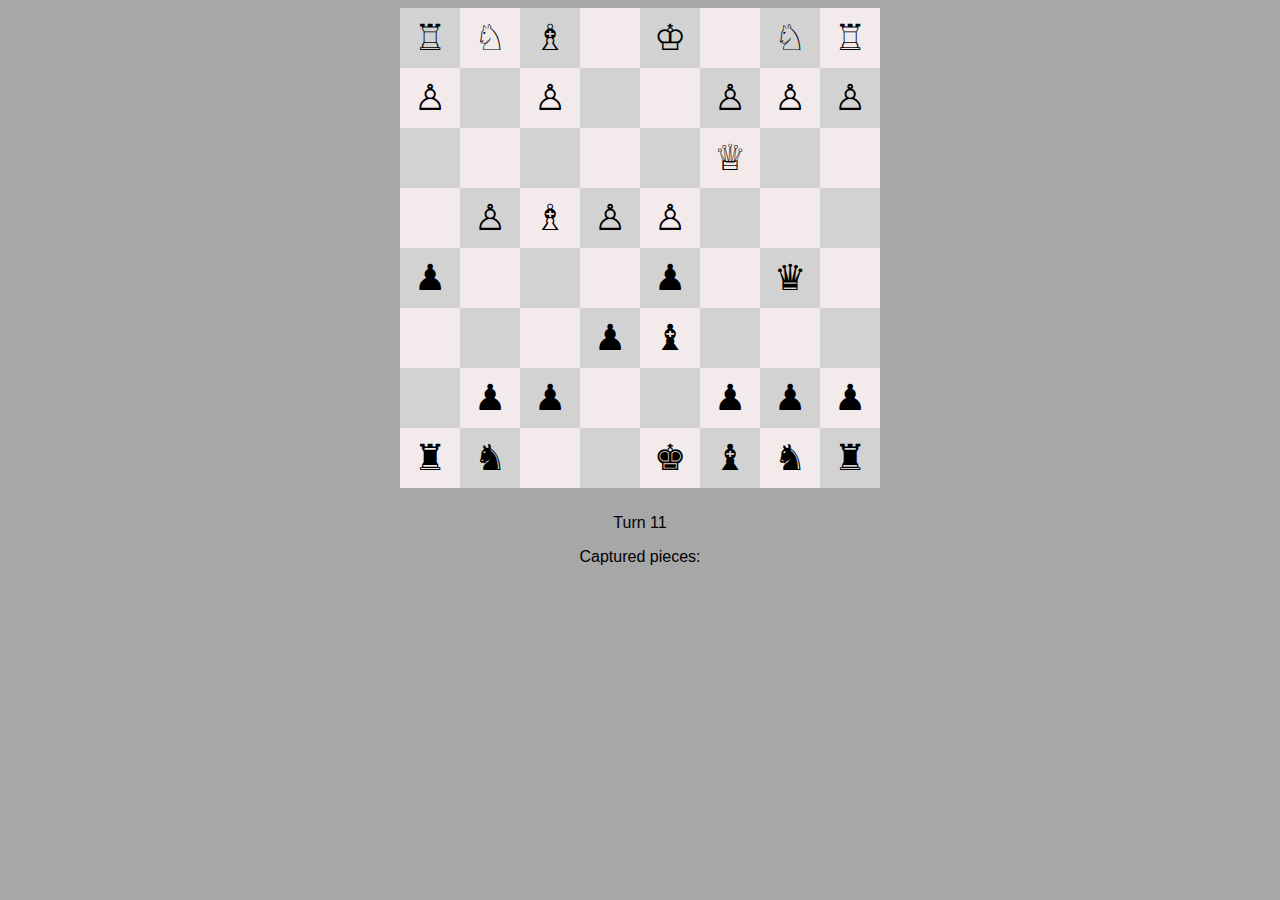
==== js/index.html @ 6a31b522 "web version v1 working locally" ====
<!DOCTYPE html>
<html lang="en">
<head>
    <meta charset="UTF-8">
    <link rel="stylesheet" href="styles.css">
</head>
<body>
    <div id="game-container">
        <div id="chessboard"></div>
        <div id="game-info">
            <p id="turn-info"></p>
            <p id="captured-pieces"></p>
        </div>
    </div>
    <script src="unimax_chess.js"></script>
</body>
</html>
---- js/styles.css ----
body {
    font-family: Arial, sans-serif;
    text-align: center;
    background-color: #a7a7a7;
}

#game-container {
    display: flex;
    flex-direction: column;
    align-items: center;
}

#chessboard {
    display: grid;
    grid-template-columns: repeat(8, 60px);
    grid-template-rows: repeat(8, 60px);
}

.square {
    width: 60px;
    height: 60px;
    font-size: 36px;
    display: flex;
    justify-content: center;
    align-items: center;
}

.light-square {
    background-color: #d2d2d2;
}

.dark-square {
    background-color: #f3eaec;
}

#game-info {
    margin-top: 10px;
}

#captured-pieces {
    margin-top: 10px;
}
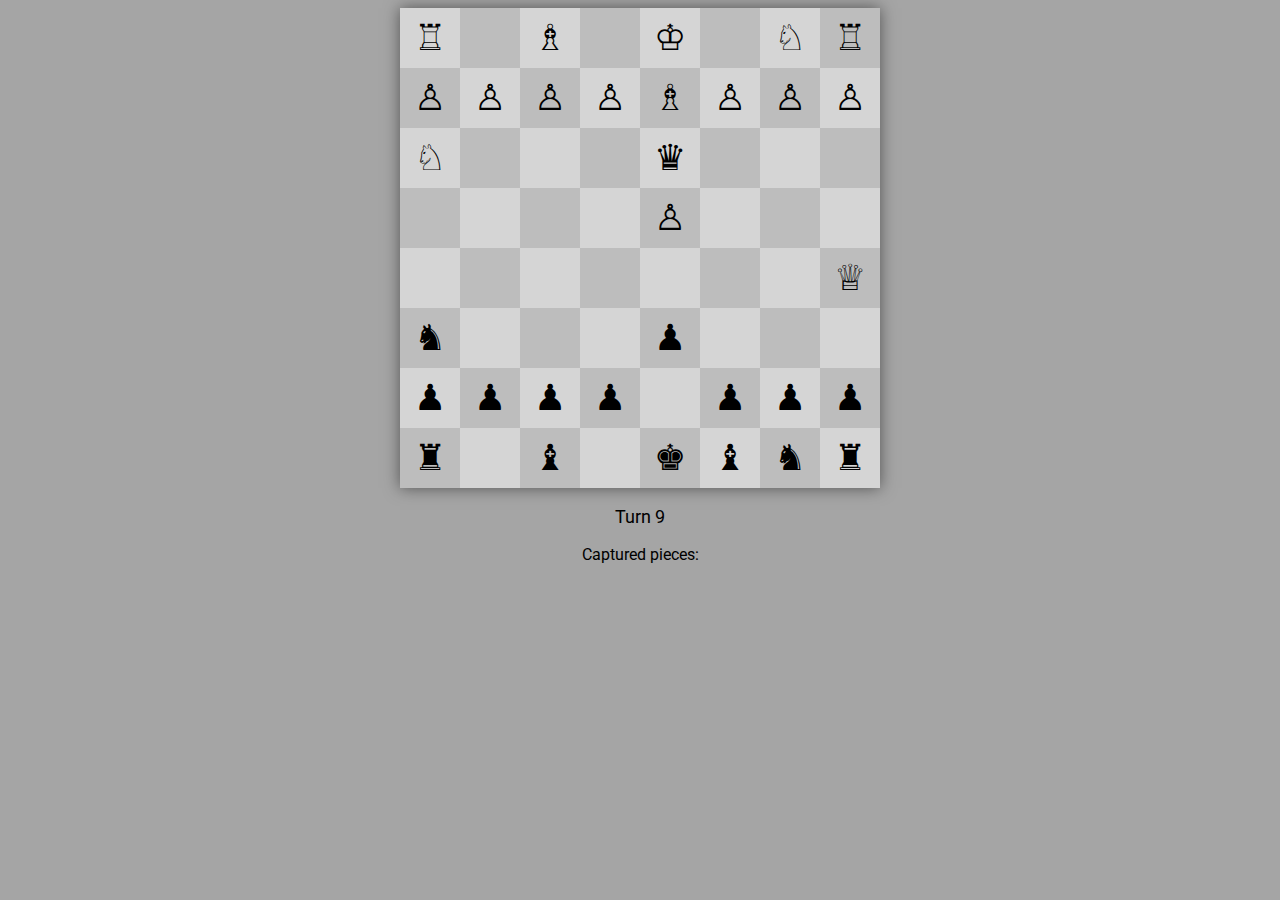
==== commit 0e0247bd: "more trails dev" ====
--- a/js/index.html
+++ b/js/index.html
@@ -3,6 +3,7 @@
 <head>
     <meta charset="UTF-8">
     <link rel="stylesheet" href="styles.css">
+    <link href="https://fonts.googleapis.com/css?family=Roboto:400,700" rel="stylesheet">
 </head>
 <body>
     <div id="game-container">
--- a/js/styles.css
+++ b/js/styles.css
@@ -1,7 +1,7 @@
 body {
-    font-family: Arial, sans-serif;
+    font-family: 'Roboto', sans-serif;
     text-align: center;
-    background-color: #a7a7a7;
+    background-color: #A5A5A5;
 }
 
 #game-container {
@@ -11,32 +11,61 @@
 }
 
 #chessboard {
-    display: grid;
-    grid-template-columns: repeat(8, 60px);
-    grid-template-rows: repeat(8, 60px);
+    position: relative;
+    width: 480px;       /* 8 columns x 60px */
+    height: 480px;      /* 8 rows x 60px */
+    box-shadow: 0 0 15px rgba(0, 0, 0, 0.5);
 }
 
 .square {
+    width: 60px;
+    height: 60px;
+    position: absolute;
+    z-index: 1;
+}
+
+.piece {
     width: 60px;
     height: 60px;
     font-size: 36px;
     display: flex;
     justify-content: center;
     align-items: center;
+    position: absolute;
+    transition: left 0.05s ease, top 0.05s ease, opacity 0.05s ease;
+    z-index: 3;
+}
+
+.trail {
+    position: absolute;
+    height: 60px;
+    border-radius: 30px;
+    pointer-events: none;
+    transition: opacity 100s ease-out;
+    z-index: 2;
+    opacity: .5;
+}
+
+.trail-player1 {
+    background: #C89F38;
+}
+
+.trail-player2 {
+    background: #9869b4;
 }
 
 .light-square {
-    background-color: #d2d2d2;
+    background-color: #D5D5D5;
 }
 
 .dark-square {
-    background-color: #f3eaec;
+    background-color: #BDBDBD;
 }
 
 #game-info {
-    margin-top: 10px;
+    font-size: 18px;
 }
 
 #captured-pieces {
-    margin-top: 10px;
+    font-size: 16px;
 }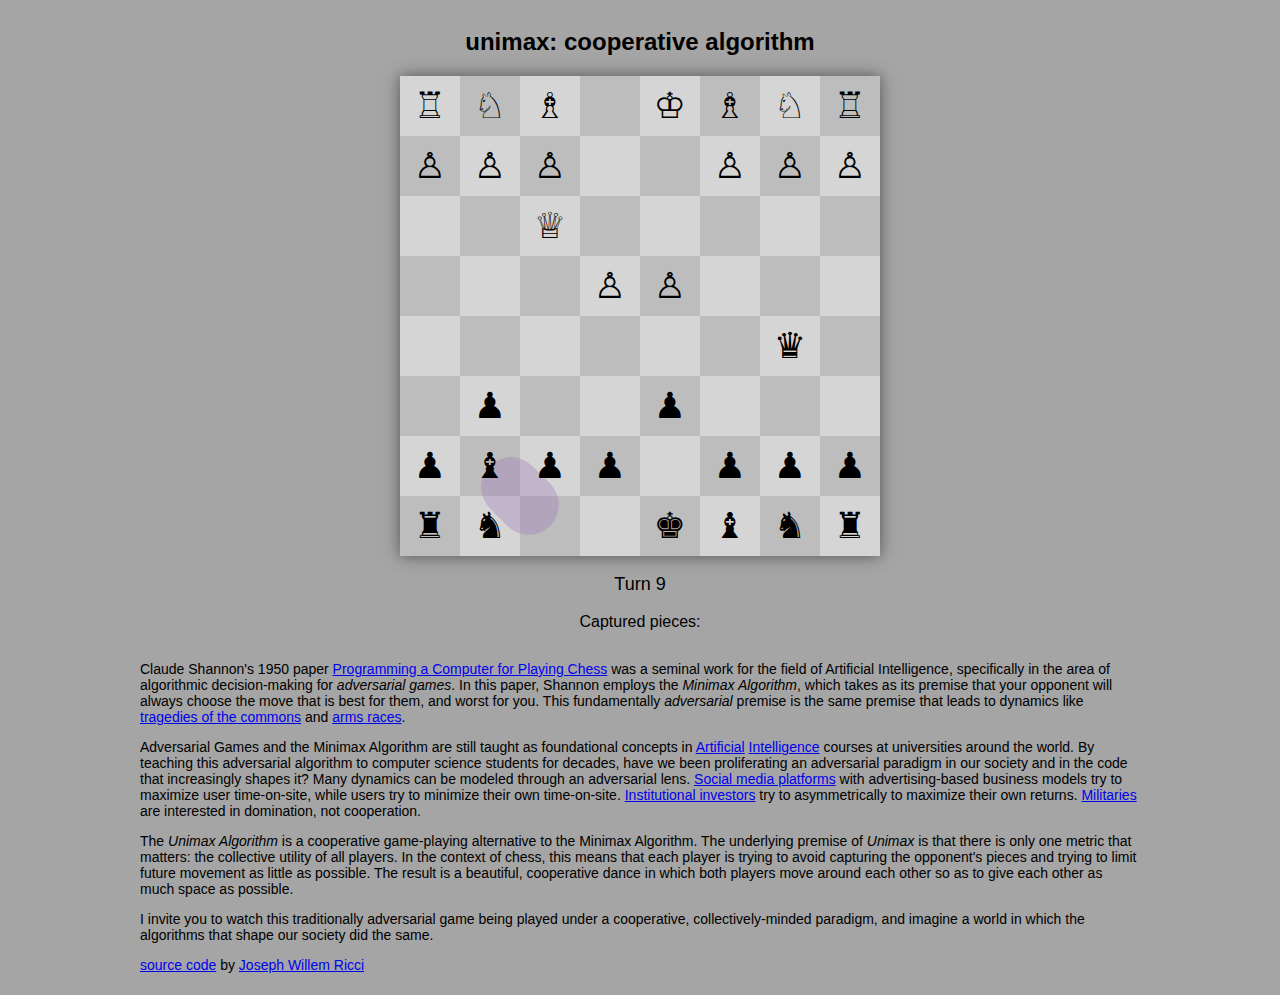
==== commit c0569464: "text" ====
--- a/js/index.html
+++ b/js/index.html
@@ -2,16 +2,65 @@
 <html lang="en">
 <head>
     <meta charset="UTF-8">
+    <title>unimax.run</title>
     <link rel="stylesheet" href="styles.css">
-    <link href="https://fonts.googleapis.com/css?family=Roboto:400,700" rel="stylesheet">
 </head>
 <body>
     <div id="game-container">
+        <h2>unimax: cooperative algorithm</h2>
         <div id="chessboard"></div>
         <div id="game-info">
             <p id="turn-info"></p>
             <p id="captured-pieces"></p>
         </div>
+        <div id="about">
+            <p>
+                Claude Shannon's 1950 paper
+                <a href="https://vision.unipv.it/IA1/ProgrammingaComputerforPlayingChess.pdf" target="_blank">
+                    Programming a Computer for Playing Chess</a>
+                was a seminal work for the field of
+                Artificial Intelligence, specifically in the area of algorithmic decision-making for
+                <em>adversarial games</em>. In this paper, Shannon employs the <em>Minimax Algorithm</em>, which takes
+                as its premise that your opponent will always choose the move that is best for them, and worst for you.
+                This fundamentally <em>adversarial</em> premise is the same premise that leads to dynamics like
+                <a href="https://en.wikipedia.org/wiki/Tragedy_of_the_commons#Climate_change"
+                target="_blank"> tragedies of the commons</a> and
+                <a href="https://en.wikipedia.org/wiki/Artificial_intelligence_arms_race" target="_blank">arms races</a>.
+            </p>
+            <p>
+                Adversarial Games and the Minimax Algorithm are still taught as foundational concepts 
+                in
+                <a href="https://artificial-intelligence-class.org/homeworks/adversarial-search/adversarial-search.html" target="_blank">A</a><a href="https://cs.stanford.edu/people/eroberts/courses/soco/projects/2003-04/intelligent-search/minimax.html" target="_blank">r</a><a href="https://cs50.harvard.edu/ai/2024/notes/0/#minimax" target="_blank">t</a><a href="https://zoo.cs.yale.edu/classes/cs470/lectures/s2019/06-Game-Playing.pdf" target="_blank">i</a><a href="https://ocw.mit.edu/courses/6-034-artificial-intelligence-fall-2010/resources/lecture-6-search-games-minimax-and-alpha-beta/" target="_blank">f</a><a href="https://www.cs.cmu.edu/~15381-s19/lectures/15381_Sp19_Lecture_4_Adversarial_Search.pdf" target="_blank">i</a><a href="https://aima.cs.berkeley.edu/4th-ed/pdfs/newchap06.pdf" target="_blank">c</a><a href="http://courses.cms.caltech.edu/cs154/slides/cs154-04-adversarial-search-annotated.pdf" target="_blank">i</a><a href="https://blogs.cornell.edu/info2040/2022/09/13/56590/" target="_blank">a</a><a href="https://pages.mtu.edu/~nilufer/classes/cs4811/2014-spring/lecture-slides/cs4811-ch05-adversarial-search.pdf" target="_blank">l</a>
+                 
+                <a href="https://www.khoury.northeastern.edu/home/camato/5100/adversarial_search.pdf" target="_blank">I</a><a href="https://www.cs.miami.edu/home/visser/csc545-files/AdversSearch.pdf" target="_blank">n</a><a href="https://courses.cs.washington.edu/courses/cse573/12sp/lectures/24-games.pdf" target="_blank">t</a><a href="https://people.cs.pitt.edu/~milos/courses/cs1571-Fall03/lectures/Class8.pdf" target="_blank">e</a><a href="https://classes.engr.oregonstate.edu/eecs/spring2019/cs331/slides/AdversarialSearch1.2pp.pdf" target="_blank">l</a><a href="https://courses.cs.vt.edu/cs4804/Fall16/pdfs/5%20Adversarial%20Search.pdf" target="_blank">l</a><a href="https://people.cs.georgetown.edu/~maloof/cosc270.s22/rn+aima3e+minimax.pdf" target="_blank">i</a><a href="https://www.cs.swarthmore.edu/~meeden/cs63/f11/russell-norvig-ch5.pdf" target="_blank">g</a><a href="https://courses.cs.duke.edu/spring15/compsci270/slides/270_4.pdf" target="_blank">e</a><a href="https://cdn.vanderbilt.edu/vu-my/wp-content/uploads/sites/2495/2019/04/14192744/Lecture.10.10.17.pdf" target="_blank">n</a><a href="https://www.cs.dartmouth.edu/~devin/cs76/03_chess/chess.html" target="_blank">c</a><a href="https://www.cs.utoronto.ca/~strider/docs/D84_MiniMax.pdf" target="_blank">e</a>
+                courses at universities around the world.
+                By teaching this adversarial algorithm to computer science students for decades, have we
+                been proliferating an adversarial paradigm in our society and in the code that increasingly shapes it?
+                Many dynamics can be modeled through an adversarial lens.
+                <a href="https://youtu.be/MacJ4p0vITM" target="_blank">Social media platforms</a>
+                with advertising-based business models try to maximize user time-on-site, while users try to minimize their own time-on-site.
+                <a href="https://www.thetimes.com/article/short-sellers-make-billions-as-magnificent-7-ride-into-trouble-tmqhhplgz" target="_blank">Institutional investors</a>
+                try to asymmetrically to maximize their own returns.
+                <a href="https://www.hrw.org/news/2024/09/10/questions-and-answers-israeli-militarys-use-digital-tools-gaza" target="_blank">Militaries</a>
+                are interested in domination, not cooperation.
+            </p>
+            <p>
+                The <em>Unimax Algorithm</em> is a cooperative game-playing alternative to the Minimax Algorithm.
+                The underlying premise of <em>Unimax</em> is that there is only one metric that matters: the collective utility of all players.
+                In the context of chess, this means that each player is trying to avoid capturing the opponent's pieces
+                and trying to limit future movement as little as possible. The result is a beautiful, cooperative dance
+                in which both players move around each other so as to give each other as much space as possible.
+            </p>
+            <p>
+                I invite you to watch this traditionally adversarial game being played under a cooperative, collectively-minded paradigm,
+                and imagine a world in which the algorithms that shape our society did the same.
+            </p>
+            <p>
+                <a href="https://github.com/Joseph-Willem-Ricci/unimax">source code</a>
+                by
+                <a href="https://resonance.tools/about">Joseph Willem Ricci</a>
+            </p>
+        </div>
     </div>
     <script src="unimax_chess.js"></script>
 </body>
--- a/js/styles.css
+++ b/js/styles.css
@@ -28,11 +28,14 @@
     width: 60px;
     height: 60px;
     font-size: 36px;
+    font-family: 'DejaVu Sans', 'Segoe UI Symbol', 'Noto Sans Symbols', sans-serif;
     display: flex;
     justify-content: center;
     align-items: center;
     position: absolute;
     transition: left 0.05s ease, top 0.05s ease, opacity 0.05s ease;
+    line-height: 1;
+    text-align: center;
     z-index: 3;
 }
 
@@ -41,9 +44,9 @@
     height: 60px;
     border-radius: 30px;
     pointer-events: none;
-    transition: opacity 100s ease-out;
+    transition: opacity 15s ease-out;
     z-index: 2;
-    opacity: .5;
+    opacity: .3;
 }
 
 .trail-player1 {
@@ -68,4 +71,10 @@
 
 #captured-pieces {
     font-size: 16px;
+}
+
+#about {
+    font-size: 14px;
+    text-align: left;
+    max-width: 1000px;
 }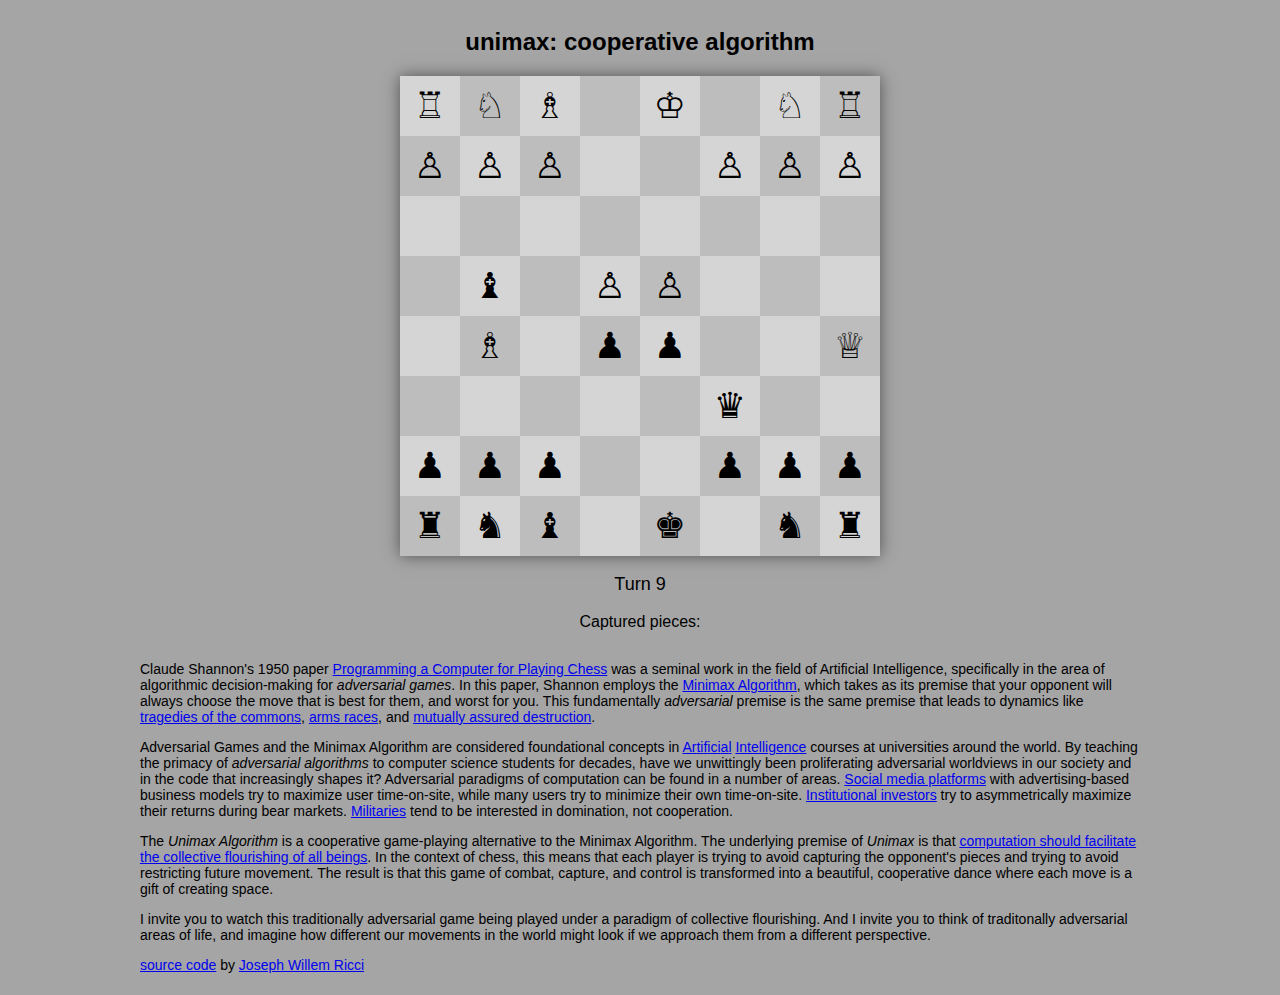
==== commit c072b9f5: "edits + favicon" ====
--- a/js/index.html
+++ b/js/index.html
@@ -4,6 +4,7 @@
     <meta charset="UTF-8">
     <title>unimax.run</title>
     <link rel="stylesheet" href="styles.css">
+    <link rel="icon" type="image/png" href="favicon.png">
 </head>
 <body>
     <div id="game-container">
@@ -18,47 +19,61 @@
                 Claude Shannon's 1950 paper
                 <a href="https://vision.unipv.it/IA1/ProgrammingaComputerforPlayingChess.pdf" target="_blank">
                     Programming a Computer for Playing Chess</a>
-                was a seminal work for the field of
-                Artificial Intelligence, specifically in the area of algorithmic decision-making for
-                <em>adversarial games</em>. In this paper, Shannon employs the <em>Minimax Algorithm</em>, which takes
-                as its premise that your opponent will always choose the move that is best for them, and worst for you.
-                This fundamentally <em>adversarial</em> premise is the same premise that leads to dynamics like
-                <a href="https://en.wikipedia.org/wiki/Tragedy_of_the_commons#Climate_change"
-                target="_blank"> tragedies of the commons</a> and
-                <a href="https://en.wikipedia.org/wiki/Artificial_intelligence_arms_race" target="_blank">arms races</a>.
+                was a seminal work in the field of Artificial Intelligence, specifically in the area of algorithmic
+                decision-making for <em>adversarial games</em>. In this paper, Shannon employs the
+                <a href="https://en.wikipedia.org/wiki/Minimax#Minimax_algorithm_with_alternate_moves" target="_blank">
+                    Minimax Algorithm</a>,
+                which takes as its premise that your opponent will always choose the move that is best for them,
+                and worst for you. This fundamentally <em>adversarial</em> premise is the same premise that leads to dynamics like
+                <a href="https://en.wikipedia.org/wiki/Tragedy_of_the_commons" target="_blank">
+                    tragedies of the commons</a>,
+                <a href="https://en.wikipedia.org/wiki/Arms_race" target="_blank">
+                    arms races</a>,
+                and
+                <a href="https://en.wikipedia.org/wiki/Mutual_assured_destruction" target="_blank">
+                    mutually assured destruction</a>.
             </p>
             <p>
-                Adversarial Games and the Minimax Algorithm are still taught as foundational concepts 
-                in
+                Adversarial Games and the Minimax Algorithm are considered foundational concepts in
+                <!-- Artificial -->
                 <a href="https://artificial-intelligence-class.org/homeworks/adversarial-search/adversarial-search.html" target="_blank">A</a><a href="https://cs.stanford.edu/people/eroberts/courses/soco/projects/2003-04/intelligent-search/minimax.html" target="_blank">r</a><a href="https://cs50.harvard.edu/ai/2024/notes/0/#minimax" target="_blank">t</a><a href="https://zoo.cs.yale.edu/classes/cs470/lectures/s2019/06-Game-Playing.pdf" target="_blank">i</a><a href="https://ocw.mit.edu/courses/6-034-artificial-intelligence-fall-2010/resources/lecture-6-search-games-minimax-and-alpha-beta/" target="_blank">f</a><a href="https://www.cs.cmu.edu/~15381-s19/lectures/15381_Sp19_Lecture_4_Adversarial_Search.pdf" target="_blank">i</a><a href="https://aima.cs.berkeley.edu/4th-ed/pdfs/newchap06.pdf" target="_blank">c</a><a href="http://courses.cms.caltech.edu/cs154/slides/cs154-04-adversarial-search-annotated.pdf" target="_blank">i</a><a href="https://blogs.cornell.edu/info2040/2022/09/13/56590/" target="_blank">a</a><a href="https://pages.mtu.edu/~nilufer/classes/cs4811/2014-spring/lecture-slides/cs4811-ch05-adversarial-search.pdf" target="_blank">l</a>
-                 
+                 <!-- Intelligence -->
                 <a href="https://www.khoury.northeastern.edu/home/camato/5100/adversarial_search.pdf" target="_blank">I</a><a href="https://www.cs.miami.edu/home/visser/csc545-files/AdversSearch.pdf" target="_blank">n</a><a href="https://courses.cs.washington.edu/courses/cse573/12sp/lectures/24-games.pdf" target="_blank">t</a><a href="https://people.cs.pitt.edu/~milos/courses/cs1571-Fall03/lectures/Class8.pdf" target="_blank">e</a><a href="https://classes.engr.oregonstate.edu/eecs/spring2019/cs331/slides/AdversarialSearch1.2pp.pdf" target="_blank">l</a><a href="https://courses.cs.vt.edu/cs4804/Fall16/pdfs/5%20Adversarial%20Search.pdf" target="_blank">l</a><a href="https://people.cs.georgetown.edu/~maloof/cosc270.s22/rn+aima3e+minimax.pdf" target="_blank">i</a><a href="https://www.cs.swarthmore.edu/~meeden/cs63/f11/russell-norvig-ch5.pdf" target="_blank">g</a><a href="https://courses.cs.duke.edu/spring15/compsci270/slides/270_4.pdf" target="_blank">e</a><a href="https://cdn.vanderbilt.edu/vu-my/wp-content/uploads/sites/2495/2019/04/14192744/Lecture.10.10.17.pdf" target="_blank">n</a><a href="https://www.cs.dartmouth.edu/~devin/cs76/03_chess/chess.html" target="_blank">c</a><a href="https://www.cs.utoronto.ca/~strider/docs/D84_MiniMax.pdf" target="_blank">e</a>
                 courses at universities around the world.
-                By teaching this adversarial algorithm to computer science students for decades, have we
-                been proliferating an adversarial paradigm in our society and in the code that increasingly shapes it?
-                Many dynamics can be modeled through an adversarial lens.
-                <a href="https://youtu.be/MacJ4p0vITM" target="_blank">Social media platforms</a>
-                with advertising-based business models try to maximize user time-on-site, while users try to minimize their own time-on-site.
-                <a href="https://www.thetimes.com/article/short-sellers-make-billions-as-magnificent-7-ride-into-trouble-tmqhhplgz" target="_blank">Institutional investors</a>
-                try to asymmetrically to maximize their own returns.
-                <a href="https://www.hrw.org/news/2024/09/10/questions-and-answers-israeli-militarys-use-digital-tools-gaza" target="_blank">Militaries</a>
-                are interested in domination, not cooperation.
+                By teaching the primacy of <em>adversarial algorithms</em> to computer science students for decades,
+                have we unwittingly been proliferating adversarial worldviews in our society and in the code that
+                increasingly shapes it? Adversarial paradigms of computation can be found in a number of areas.
+                <a href="https://youtu.be/MacJ4p0vITM" target="_blank">
+                    Social media platforms</a>
+                with advertising-based business models try to maximize user time-on-site,
+                while many users try to minimize their own time-on-site.
+                <a href="https://www.thetimes.com/article/short-sellers-make-billions-as-magnificent-7-ride-into-trouble-tmqhhplgz" target="_blank">
+                    Institutional investors</a>
+                try to asymmetrically maximize their returns during bear markets.
+                <a href="https://www.972mag.com/lavender-ai-israeli-army-gaza/" target="_blank">
+                    Militaries</a>
+                tend to be interested in domination, not cooperation.
             </p>
             <p>
                 The <em>Unimax Algorithm</em> is a cooperative game-playing alternative to the Minimax Algorithm.
-                The underlying premise of <em>Unimax</em> is that there is only one metric that matters: the collective utility of all players.
+                The underlying premise of <em>Unimax</em> is that
+                <a href="https://youtu.be/2uI8972y4rc" target="_blank">
+                    computation should facilitate the collective flourishing of all beings</a>.
                 In the context of chess, this means that each player is trying to avoid capturing the opponent's pieces
-                and trying to limit future movement as little as possible. The result is a beautiful, cooperative dance
-                in which both players move around each other so as to give each other as much space as possible.
+                and trying to avoid restricting future movement. The result is that this game of combat, capture, and control
+                is transformed into a beautiful, cooperative dance where each move is a gift of creating space.
             </p>
             <p>
-                I invite you to watch this traditionally adversarial game being played under a cooperative, collectively-minded paradigm,
-                and imagine a world in which the algorithms that shape our society did the same.
+                I invite you to watch this traditionally adversarial game being played under a paradigm of collective flourishing.
+                And I invite you to think of traditonally adversarial areas of life, and imagine how different our movements in 
+                the world might look if we approach them from a different perspective.
             </p>
             <p>
-                <a href="https://github.com/Joseph-Willem-Ricci/unimax">source code</a>
+                <a href="https://github.com/Joseph-Willem-Ricci/unimax">
+                    source code</a>
                 by
-                <a href="https://resonance.tools/about">Joseph Willem Ricci</a>
+                <a href="https://resonance.tools/about">
+                    Joseph Willem Ricci</a>
             </p>
         </div>
     </div>
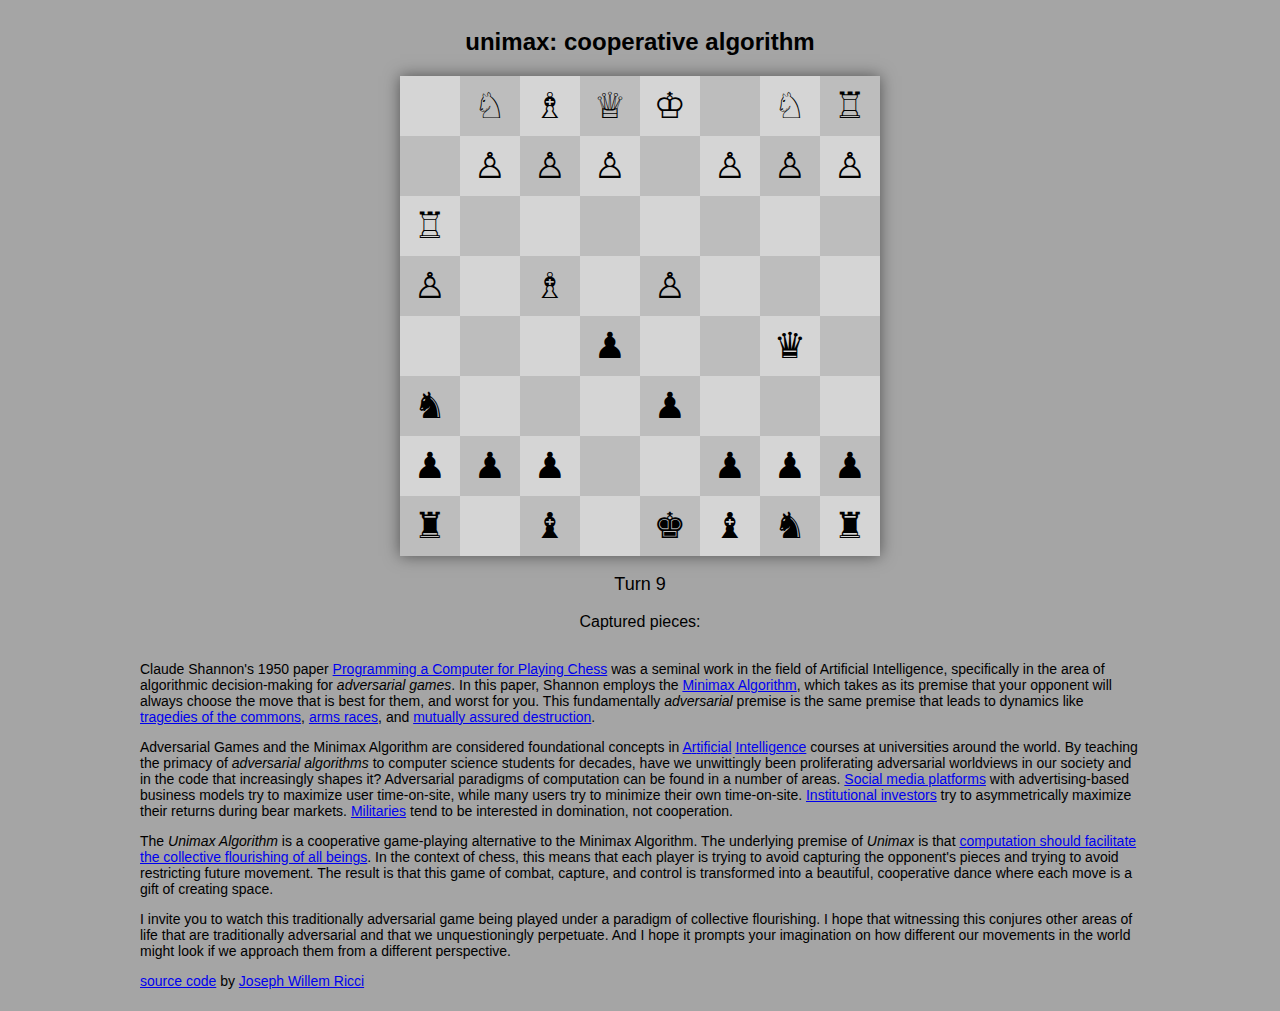
==== commit 0409b523: "quick rephrasing" ====
--- a/js/index.html
+++ b/js/index.html
@@ -65,8 +65,9 @@
             </p>
             <p>
                 I invite you to watch this traditionally adversarial game being played under a paradigm of collective flourishing.
-                And I invite you to think of traditonally adversarial areas of life, and imagine how different our movements in 
-                the world might look if we approach them from a different perspective.
+                I hope that witnessing this conjures other areas of life that are traditionally adversarial and that we
+                unquestioningly perpetuate. And I hope it prompts your imagination on how different our movements in the world
+                might look if we approach them from a different perspective.
             </p>
             <p>
                 <a href="https://github.com/Joseph-Willem-Ricci/unimax">
